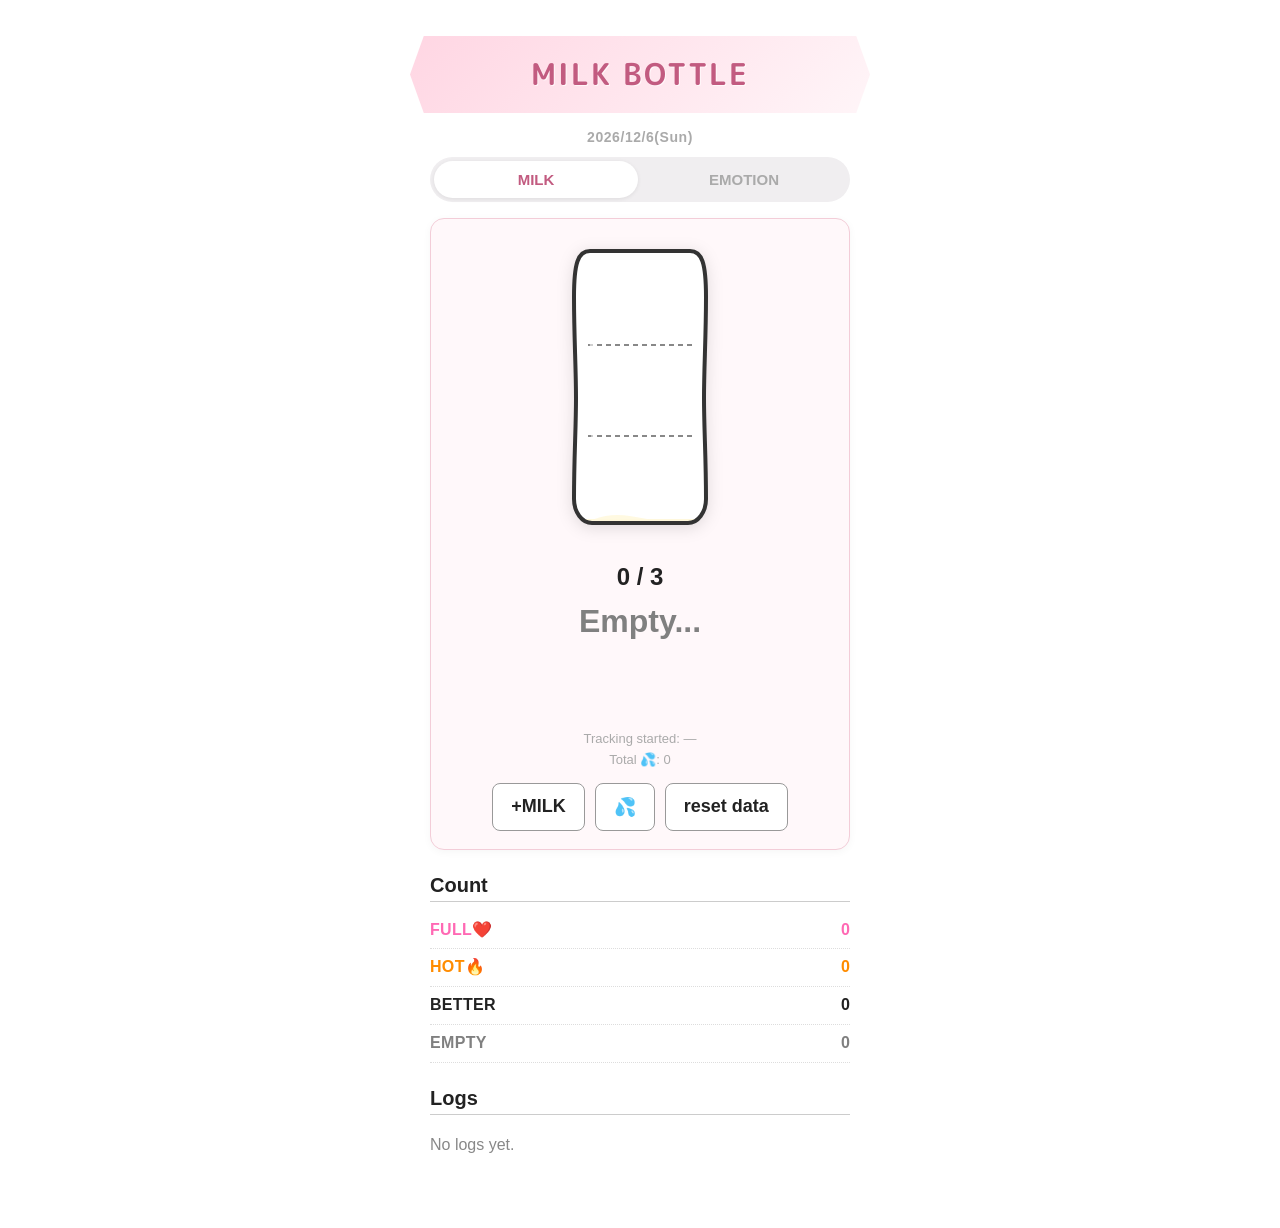
==== index.html @ 39d3b6d8 "Add files via upload" ====
<!DOCTYPE html>
<html lang="ja">

<head>
    <meta charset="UTF-8" />
    <meta name="viewport" content="width=device-width, initial-scale=1.0" />
    <title>MILK BOTTLE🥛</title>
    <link rel="preconnect" href="https://fonts.googleapis.com" />
    <link rel="preconnect" href="https://fonts.gstatic.com" crossorigin />
    <link href="https://fonts.googleapis.com/css2?family=M+PLUS+Rounded+1c:wght@700&display=swap" rel="stylesheet" />
    <link id="mainStyle" rel="stylesheet" href="style.css" />
    <script>
        document.getElementById('mainStyle').href = 'style.css?v=' + Date.now();
    </script>
</head>

<body>
    <main class="app">
        <h1>MILK BOTTLE</h1>

        <div id="dateHeader" class="date-header"></div>

        <div class="tab-bar">
            <button id="tabBottleBtn" class="tab-btn active" type="button">MILK</button>
            <button id="tabEmotionBtn" class="tab-btn" type="button">EMOTION</button>
        </div>

        <div id="pageBottle" class="tab-page">

        <div class="bottle-card">

            <!-- ボトルラッパー -->
            <div class="bottle-wrapper">
                <!-- ミルクの溜まり具合に応じて瓶の左右に出現する❤ -->
                <div id="heartsLayer" class="hearts-layer"></div>
                <!-- SVGボトル -->
                <svg id="bottleSvg" viewBox="0 0 140 280" xmlns="http://www.w3.org/2000/svg" aria-label="milk bottle">
                    <defs>
                        <clipPath id="bottleClip">
                            <path d="M 20,4 L 120,4 C 132,4 136,16 136,50 C 136,90 134,120 134,151 C 134,182 136,210 136,252 A 18,24 0 0 1 118,276 L 22,276 A 18,24 0 0 1 4,252 C 4,210 6,182 6,151 C 6,120 4,90 4,50 C 4,16 8,4 20,4 Z"/>
                        </clipPath>
                        <linearGradient id="dripGrad" x1="0" y1="0" x2="1" y2="0">
                            <stop offset="0%" stop-color="#fff" stop-opacity="0.1"/>
                            <stop offset="45%" stop-color="#fff" stop-opacity="0.55"/>
                            <stop offset="100%" stop-color="#e8ddc8" stop-opacity="0.15"/>
                        </linearGradient>
                    </defs>
                    <g clip-path="url(#bottleClip)">
                        <rect x="0" y="0" width="140" height="280" fill="#fff"/>
                        <g id="milkGroup">
                            <rect id="milkFill" x="0" y="280" width="140" height="280" fill="#fff8dc"/>
                            <g id="waveGroup">
                                <path id="wave1" fill="rgba(255,248,220,0.85)"
                                    d="M-140,0 C-105,-14 -70,14 -35,0 C0,-14 35,14 70,0 C105,-14 140,14 175,0 C210,-14 245,14 280,0 L280,280 L-140,280 Z"/>
                                <path id="wave2" fill="rgba(255,248,220,0.6)"
                                    d="M-140,5 C-100,-12 -65,16 -25,5 C15,-10 50,16 90,5 C130,-10 165,16 205,5 C245,-10 280,16 320,5 L320,280 L-140,280 Z"/>
                            </g>
                        </g>
                        <!-- ミルクの溜まり具合に応じてガラス表面を滴る液体 -->
                        <g id="dripsGroup"></g>
                    </g>
                    <!-- ガラスのアウトライン -->
                    <path d="M 20,4 L 120,4 C 132,4 136,16 136,50 C 136,90 134,120 134,151 C 134,182 136,210 136,252 A 18,24 0 0 1 118,276 L 22,276 A 18,24 0 0 1 4,252 C 4,210 6,182 6,151 C 6,120 4,90 4,50 C 4,16 8,4 20,4 Z"
                        fill="none" stroke="#333" stroke-width="4" stroke-linejoin="round"/>
                    <!-- 目盛り線 -->
                    <line x1="18" y1="189" x2="122" y2="189" stroke="#888" stroke-width="2" stroke-dasharray="5,4"/>
                    <line x1="18" y1="98" x2="122" y2="98" stroke="#888" stroke-width="2" stroke-dasharray="5,4"/>
                    <!-- ガラスのハイライト -->
                    <path d="M 24,24 C 22,70 22,140 24,200" stroke="rgba(255,255,255,0.6)" stroke-width="5" fill="none" stroke-linecap="round"/>
                </svg>

            </div>

            <div id="status">0 / 3</div>
            <div id="message">Empty...</div>
            <div id="overflowMessage" class="overflow-message"></div>
            <div id="recoveryTimer" class="recovery-timer"></div>
            <div id="trackingInfo" class="tracking-info"></div>

            <div class="actions">
                <button id="addBtn" type="button">+MILK</button>
                <button id="drinkBtn" type="button">💦</button>
                <button id="clearBtn" type="button">reset data</button>
            </div>
        </div>

        <section class="panel">
            <h2>Count</h2>
            <div id="stats" class="stats"></div>
        </section>

        <section class="panel">
            <h2>Logs</h2>
            <div id="logList" class="log-list"></div>
        </section>

        <!-- 噴出パーティクル用Canvas（カード・タイトルをまたいで最前面に表示） -->
        <canvas id="burstCanvas"></canvas>

        </div>

        <div id="pageEmotion" class="tab-page" hidden>

        <div class="bottle-card emotion-card">
            <div class="emotion-title">EMOTION</div>
            <div class="energy-icon-wrap">
                <div id="energyHeartsLayer" class="hearts-layer"></div>
                <div id="energyIcon" class="energy-icon">
                    <img id="energyIconImg" class="energy-icon-img" src="" alt="" />
                </div>
            </div>
            <div id="energyLevelStatus" class="energy-level-status">Lv0</div>
            <div class="actions">
                <button id="energyBtn" class="energy-btn" type="button">⚡</button>
                <button id="energyMinusBtn" class="btn-small" type="button">-</button>
            </div>
            <div class="energy-graph-wrap">
                <svg id="energyGraph" viewBox="0 0 320 120" preserveAspectRatio="none" aria-label="energy history"></svg>
            </div>

            <div class="energy-image-manager">
                <label class="btn-small file-label" for="energyImageInput">画像を追加</label>
                <input id="energyImageInput" type="file" accept="image/*" multiple hidden />
                <button id="energyImageClearBtn" class="btn-small" type="button">登録画像を削除</button>
                <div id="energyImageCount" class="energy-image-count"></div>
            </div>

            <details class="energy-sync-manager">
                <summary class="btn-small">PCから同期（任意設定）</summary>
                <div class="energy-sync-body">
                    <input id="energySyncUrlInput" type="url" class="energy-sync-input" placeholder="自分専用の同期URL" />
                    <div class="energy-sync-actions">
                        <button id="energySyncSaveBtn" class="btn-small" type="button">URLを保存</button>
                        <button id="energySyncNowBtn" class="btn-small" type="button">今すぐ同期</button>
                    </div>
                    <div id="energySyncStatus" class="energy-image-count"></div>
                </div>
            </details>

            <!-- 鼓動アイコンをタップで拡大表示するライトボックス -->
            <div id="energyLightbox" class="energy-lightbox">
                <div class="energy-lightbox-inner">
                    <img id="energyLightboxImg" class="energy-lightbox-img" alt="" />
                    <button id="energyLightboxClose" class="energy-lightbox-close" type="button" aria-label="閉じる">×</button>
                </div>
            </div>
        </div>

        </div>
    </main>

    <script src="icon/icons.js?v=1"></script>
    <script>
        (function () {
            var s = document.createElement('script');
            s.src = 'script.js?v=' + Date.now();
            document.body.appendChild(s);
        })();
    </script>
</body>

</html>
---- style.css ----
body {
    margin: 0;
    min-height: 100vh;
    padding: 24px 16px 40px;
    font-family: sans-serif;
    text-align: center;
    color: #222;
    background: #fff;
    overflow-x: hidden;
}

.app {
    max-width: 420px;
    margin: 0 auto;
    padding: 12px 8px 24px;
    position: relative;
}

h1 {
    box-sizing: border-box;
    width: calc(100% + 40px);
    margin: 0 -20px 16px;
    font-family: "M PLUS Rounded 1c", sans-serif;
    font-size: 30px;
    font-weight: 700;
    letter-spacing: 2px;
    color: #c25b80;
    background: linear-gradient(135deg, #ffd6e3, #fff5f8);
    padding: 16px 30px;
    clip-path: polygon(3% 0%, 97% 0%, 100% 50%, 97% 100%, 3% 100%, 0% 50%);
    filter: drop-shadow(0 3px 6px rgba(0, 0, 0, 0.08));
    text-shadow: 1px 1px 0 rgba(255, 255, 255, 0.7);
}

/* ---- 日付ヘッダー ---- */
.date-header {
    font-size: 14px;
    font-weight: 600;
    color: #aaa;
    letter-spacing: 0.04em;
    margin: 0 0 12px;
}

/* ---- タブ切り替え ---- */
.tab-bar {
    display: flex;
    gap: 4px;
    background: #f0eef0;
    border-radius: 999px;
    padding: 4px;
    margin: 0 0 16px;
}

.tab-btn {
    flex: 1;
    appearance: none;
    border: none;
    background: transparent;
    margin: 0;
    padding: 10px 0;
    border-radius: 999px;
    font-size: 15px;
    font-weight: 700;
    color: #aaa;
    cursor: pointer;
}

.tab-btn.active {
    background: #fff;
    color: #c25b80;
    box-shadow: 0 1px 4px rgba(0, 0, 0, 0.08);
}

.tab-page[hidden] {
    display: none;
}

.bottle-card {
    background: #fff8fa;
    border: 1px solid #f3cdd8;
    border-radius: 14px;
    padding: 16px 16px 18px;
    box-shadow: 0 2px 8px rgba(0, 0, 0, 0.04);
    position: relative;
}

/* ボトル周辺のSVGをまとめるラッパー */
.bottle-wrapper {
    position: relative;
    width: 260px;
    height: 320px;
    margin: 0 auto;
    display: flex;
    align-items: flex-start;
    justify-content: center;
}

/* SVGボトル */
#bottleSvg {
    display: block;
    width: 140px;
    height: 280px;
    margin: 12px auto 0;
    overflow: visible;
    filter: drop-shadow(0 3px 8px rgba(0,0,0,0.12));
    position: relative;
    z-index: 2;
}

/* ミルクの溜まり具合に応じて瓶の左右に出現する❤ */
.hearts-layer {
    position: absolute;
    inset: 0;
    pointer-events: none;
    overflow: visible;
    z-index: 3;
}

.heart {
    position: absolute;
    pointer-events: none;
    opacity: 0;
    animation: heartPop 1.8s ease-out forwards;
}

@keyframes heartPop {
    0%   { opacity: 0; transform: translateY(0) scale(0.6); }
    15%  { opacity: 1; transform: translateY(-6px) scale(1); }
    80%  { opacity: 1; transform: translateY(-30px) scale(1); }
    100% { opacity: 0; transform: translateY(-44px) scale(0.85); }
}

/* 噴出パーティクル用Canvas（カードからはみ出てMILK BOTTLEの文字より前面に表示） */
#burstCanvas {
    position: absolute;
    top: 0;
    left: 0;
    pointer-events: none;
    z-index: 50;
}

/* OVERFLOWメッセージ */
.overflow-message {
    min-height: 32px;
    font-size: 22px;
    font-weight: bold;
    color: #e05a00;
    margin: 2px 0 0;
}

.overflow-message.active {
    animation: overflowShake 0.5s ease-in-out;
}

@keyframes overflowShake {
    0%   { transform: translateX(0); }
    20%  { transform: translateX(-5px); }
    40%  { transform: translateX(5px); }
    60%  { transform: translateX(-4px); }
    80%  { transform: translateX(4px); }
    100% { transform: translateX(0); }
}

h2 {
    margin: 24px 0 10px;
    font-size: 20px;
    text-align: left;
    border-bottom: 1px solid #ccc;
    padding-bottom: 4px;
}

.panel {
    margin-top: 12px;
}

#status {
    margin-top: 8px;
    font-size: 24px;
    font-weight: bold;
}

#message {
    min-height: 50px;
    margin: 12px 0 4px;
    font-size: 32px;
    font-weight: bold;
}

.recovery-timer {
    min-height: 24px;
    margin: 4px 0 12px;
    font-size: 14px;
    font-weight: 600;
    color: #aaa;
    letter-spacing: 0.03em;
}

.recovery-timer.active {
    color: #888;
}

.tracking-info {
    min-height: 18px;
    margin: 0 0 12px;
    font-size: 13px;
    color: #aaa;
    line-height: 1.6;
}

.actions {
    display: flex;
    justify-content: center;
    gap: 10px;
    flex-wrap: wrap;
    margin: 0;
}

button {
    appearance: none;
    margin: 0;
    padding: 12px 18px;
    border: 1px solid #999;
    background: #fff;
    color: #222;
    border-radius: 8px;
    font-size: 18px;
    font-weight: bold;
    cursor: pointer;
}

button:hover { background: #f2f2f2; }
button:active { background: #e8e8e8; }

.btn-small {
    padding: 6px 10px;
    font-size: 13px;
    font-weight: 600;
    color: #999;
    border-color: #ddd;
}

.stats {
    margin-top: 8px;
    text-align: left;
    font-size: 16px;
    line-height: 1.8;
}

.log-list {
    margin-top: 8px;
    text-align: left;
    font-size: 16px;
    line-height: 1.7;
    max-height: 300px;
    overflow-y: auto;
}

.stat-row {
    display: flex;
    justify-content: space-between;
    align-items: baseline;
    padding: 4px 0;
    border-bottom: 1px dotted #ddd;
}

.log-row {
    padding: 4px 0;
    border-bottom: 1px dotted #ddd;
}

.stat-label { font-weight: 600; letter-spacing: 0.02em; }
.stat-value { font-weight: 700; min-width: 2ch; text-align: right; }
.log-date   { color: #666; margin-right: 8px; }

.full   { color: hotpink; }
.hot    { color: darkorange; }
.better { color: #222; }
.empty  { color: gray; }

.floaty { animation: floaty 1.5s ease-in-out infinite; }
@keyframes floaty {
    0%   { transform: translateY(0px); }
    50%  { transform: translateY(-8px); }
    100% { transform: translateY(0px); }
}

.pulse { animation: pulse 1s ease-in-out infinite; }
@keyframes pulse {
    0%   { transform: scale(1); }
    50%  { transform: scale(1.12); }
    100% { transform: scale(1); }
}

.empty-box { color: #888; padding: 6px 0; }

/* ---- EMOTION（エナジー）パネル ---- */
.emotion-card {
    margin-top: 16px;
}

.emotion-title {
    font-size: 14px;
    font-weight: 700;
    letter-spacing: 0.08em;
    color: #c25b80;
    text-align: left;
    margin: 0 0 8px;
}

.energy-icon-wrap {
    position: relative;
    height: 380px;
    margin: 4px 0 12px;
    overflow: visible;
}

.energy-icon {
    position: absolute;
    top: 50%;
    left: 50%;
    margin-top: calc(var(--icon-size, 40px) / -2);
    margin-left: calc(var(--icon-size, 40px) / -2);
    width: var(--icon-size, 40px);
    height: var(--icon-size, 40px);
    display: flex;
    align-items: center;
    justify-content: center;
    border-radius: 50%;
    background: linear-gradient(135deg, #ffe1ec, #fff8fa);
    box-shadow: 0 2px 8px rgba(0, 0, 0, 0.06);
    overflow: hidden;
    cursor: pointer;
    transition: width 0.3s ease, height 0.3s ease, margin 0.3s ease;
}

.energy-icon.pulsing {
    animation: heartbeat var(--pulse-duration, 2s) ease-in-out infinite;
}

.energy-icon-img {
    width: 100%;
    height: 100%;
    object-fit: contain;
}

.energy-level-status {
    margin: 4px 0 12px;
    font-size: 14px;
    font-weight: 700;
    color: #c25b80;
    text-align: center;
}

@keyframes heartbeat {
    0%   { transform: scale(1); }
    25%  { transform: scale(1.28); }
    45%  { transform: scale(0.94); }
    65%  { transform: scale(1.14); }
    100% { transform: scale(1); }
}

.energy-btn {
    background: #ffe1ec;
    border-color: #f3b6cc;
}

.energy-btn:hover  { background: #ffd2e3; }
.energy-btn:active { background: #ffc2d8; }

.energy-graph-wrap {
    margin-top: 14px;
}

#energyGraph {
    width: 100%;
    height: 110px;
    display: block;
}

.energy-image-manager {
    display: flex;
    align-items: center;
    justify-content: center;
    flex-wrap: wrap;
    gap: 8px;
    margin-top: 14px;
}

.file-label {
    display: inline-flex;
    align-items: center;
    cursor: pointer;
}

.energy-image-count {
    width: 100%;
    font-size: 12px;
    color: #aaa;
}

.energy-sync-manager {
    margin-top: 10px;
    text-align: center;
}

.energy-sync-manager summary {
    display: inline-block;
    cursor: pointer;
}

.energy-sync-body {
    display: flex;
    flex-direction: column;
    align-items: center;
    gap: 8px;
    margin-top: 10px;
}

.energy-sync-input {
    width: 100%;
    max-width: 280px;
    padding: 6px 10px;
    font-size: 13px;
    border: 1px solid #ddd;
    border-radius: 6px;
}

.energy-sync-actions {
    display: flex;
    gap: 8px;
}

/* ---- 鼓動アイコンのタップ拡大（ライトボックス） ---- */
.energy-lightbox {
    position: fixed;
    inset: 0;
    z-index: 999;
    background: rgba(20, 10, 16, 0.82);
    display: flex;
    align-items: center;
    justify-content: center;
    opacity: 0;
    pointer-events: none;
    transition: opacity 0.22s ease;
    -webkit-backdrop-filter: blur(2px);
    backdrop-filter: blur(2px);
}

.energy-lightbox.open {
    opacity: 1;
    pointer-events: auto;
}

.energy-lightbox-inner {
    position: relative;
    max-width: 90vw;
    max-height: 86vh;
    transform: scale(0.9);
    transition: transform 0.24s cubic-bezier(.2, .8, .3, 1.2);
}

.energy-lightbox.open .energy-lightbox-inner {
    transform: scale(1);
}

.energy-lightbox-img {
    display: block;
    max-width: 90vw;
    max-height: 86vh;
    width: auto;
    height: auto;
    border-radius: 14px;
    box-shadow: 0 10px 40px rgba(0, 0, 0, 0.5);
    background: #fff;
}

.energy-lightbox-close {
    position: absolute;
    top: -14px;
    right: -14px;
    width: 36px;
    height: 36px;
    padding: 0;
    border: none;
    border-radius: 50%;
    background: #fff;
    color: #c25b80;
    font-size: 22px;
    font-weight: bold;
    cursor: pointer;
    box-shadow: 0 2px 8px rgba(0, 0, 0, 0.3);
    display: flex;
    align-items: center;
    justify-content: center;
}

@media (max-width: 480px) {
    h1 { font-size: 24px; padding: 14px 18px; }
    .bottle-wrapper { width: 180px; height: 222px; }
    #bottleSvg { width: 108px; height: 216px; margin-top: 6px; }
    #message   { font-size: 28px; }
    button     { font-size: 17px; padding: 11px 14px; }
    .stats, .log-list { font-size: 14px; }
}
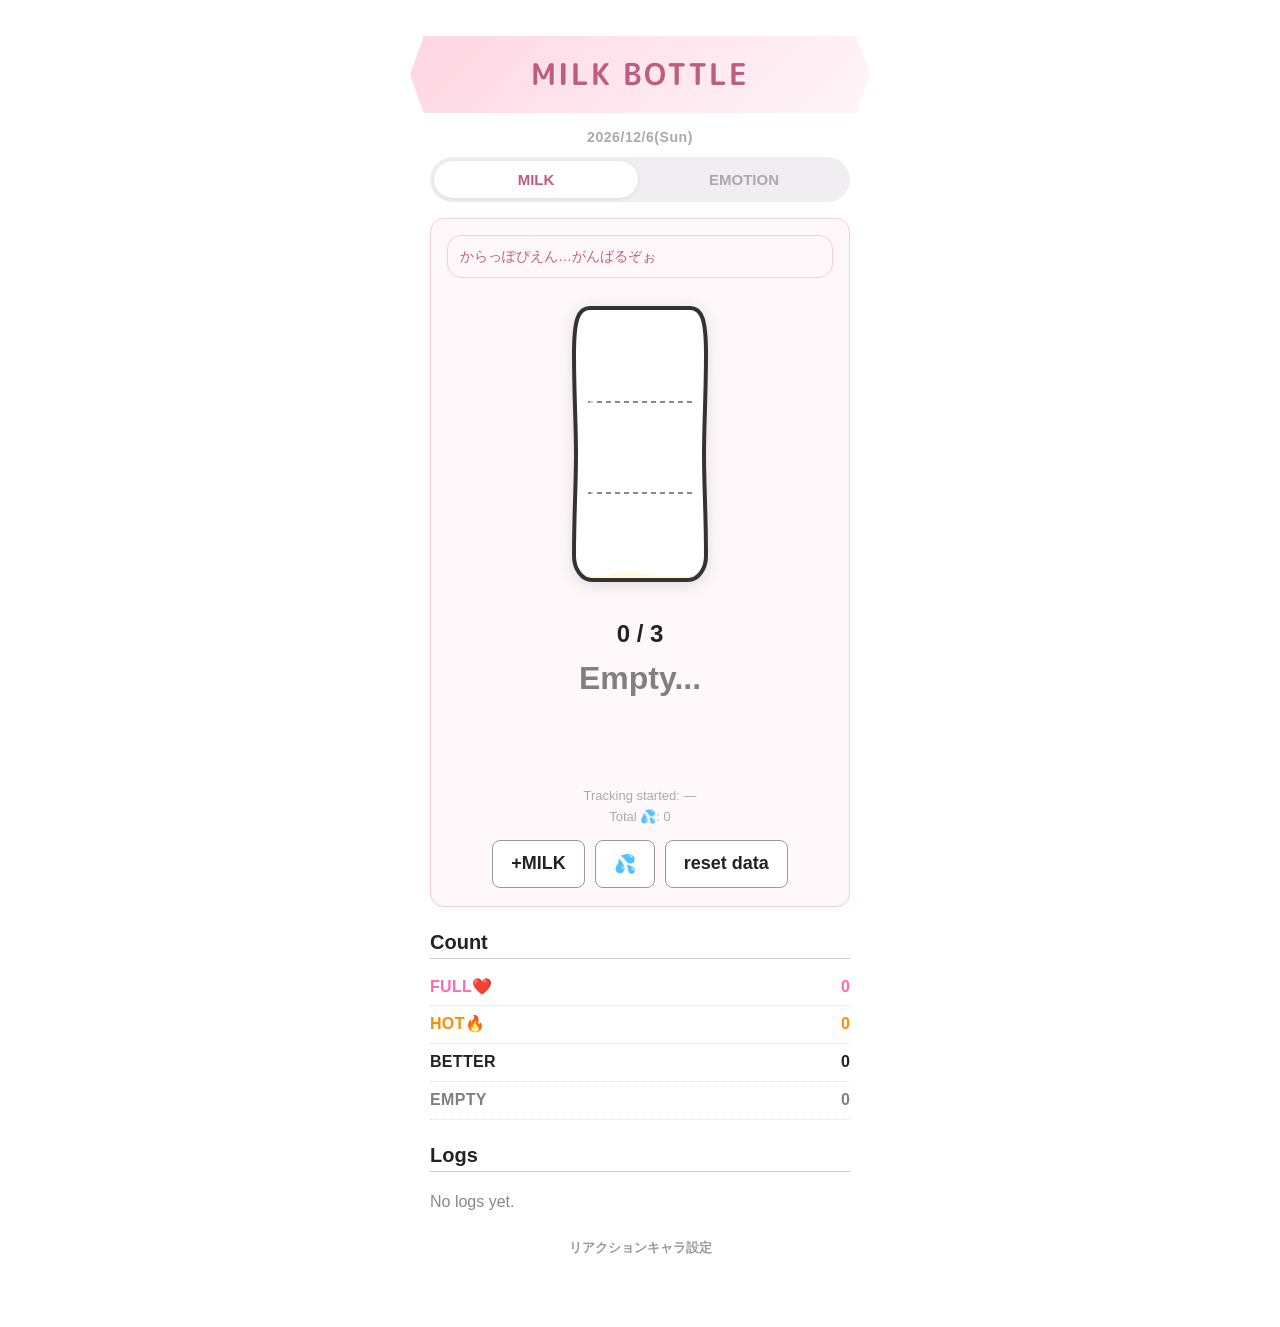
==== commit f8373f13: "Add files via upload" ====
--- a/index.html
+++ b/index.html
@@ -28,6 +28,15 @@
         <div id="pageBottle" class="tab-page">
 
         <div class="bottle-card">
+
+            <div class="reaction-row" id="reactionRow">
+                <div class="reaction-face-wrap" id="reactionFaceWrap">
+                    <img id="reactionFaceImg" class="reaction-face-img" alt="" />
+                </div>
+                <div class="reaction-bubble">
+                    <div id="reactionText" class="reaction-text"></div>
+                </div>
+            </div>
 
             <!-- ボトルラッパー -->
             <div class="bottle-wrapper">
@@ -93,6 +102,11 @@
             <h2>Logs</h2>
             <div id="logList" class="log-list"></div>
         </section>
+
+        <details class="reaction-char-manager">
+            <summary class="btn-small">リアクションキャラ設定</summary>
+            <div class="reaction-char-list" id="reactionCharList"></div>
+        </details>
 
         <!-- 噴出パーティクル用Canvas（カード・タイトルをまたいで最前面に表示） -->
         <canvas id="burstCanvas"></canvas>
--- a/style.css
+++ b/style.css
@@ -207,6 +207,136 @@
     line-height: 1.6;
 }
 
+/* ---- リアクションキャラ（顔ワイプ＋吹き出し） ---- */
+.reaction-row {
+    display: flex;
+    align-items: center;
+    gap: 10px;
+    margin: 0 0 14px;
+}
+
+.reaction-face-wrap {
+    flex: 0 0 auto;
+    width: 56px;
+    height: 56px;
+    border-radius: 12px;
+    overflow: hidden;
+    border: 1px solid #f3cdd8;
+    background: #fff;
+}
+
+.reaction-face-wrap.no-face {
+    display: none;
+}
+
+.reaction-face-img {
+    width: 100%;
+    height: 100%;
+    object-fit: cover;
+    display: block;
+}
+
+.reaction-bubble {
+    position: relative;
+    flex: 1 1 auto;
+    min-width: 0;
+    background: #fff8fa;
+    border: 1px solid #f3cdd8;
+    border-radius: 14px;
+    padding: 10px 12px;
+    text-align: left;
+}
+
+.reaction-row:has(.reaction-face-wrap.no-face) .reaction-bubble::before,
+.reaction-row:has(.reaction-face-wrap.no-face) .reaction-bubble::after {
+    display: none;
+}
+
+.reaction-bubble::before {
+    content: "";
+    position: absolute;
+    left: -7px;
+    top: 18px;
+    width: 0;
+    height: 0;
+    border-top: 7px solid transparent;
+    border-bottom: 7px solid transparent;
+    border-right: 7px solid #f3cdd8;
+}
+
+.reaction-bubble::after {
+    content: "";
+    position: absolute;
+    left: -6px;
+    top: 18px;
+    width: 0;
+    height: 0;
+    border-top: 7px solid transparent;
+    border-bottom: 7px solid transparent;
+    border-right: 7px solid #fff8fa;
+}
+
+.reaction-text {
+    font-size: 14px;
+    color: #c25b80;
+    line-height: 1.5;
+    word-break: break-word;
+}
+
+/* ---- リアクションキャラ設定（登録UI） ---- */
+.reaction-char-manager {
+    margin-top: 12px;
+    text-align: center;
+}
+
+.reaction-char-manager summary {
+    display: inline-block;
+    cursor: pointer;
+}
+
+.reaction-char-list {
+    display: flex;
+    flex-direction: column;
+    gap: 8px;
+    margin-top: 10px;
+}
+
+.reaction-char-row {
+    display: flex;
+    align-items: center;
+    gap: 8px;
+    padding: 6px 0;
+    border-bottom: 1px dotted #ddd;
+    text-align: left;
+}
+
+.reaction-char-label {
+    flex: 1 1 auto;
+    font-size: 13px;
+    min-width: 0;
+}
+
+.reaction-char-preview-wrap {
+    flex: 0 0 auto;
+    width: 36px;
+    height: 36px;
+    border-radius: 8px;
+    overflow: hidden;
+    border: 1px solid #f3cdd8;
+    background: #fff;
+}
+
+.reaction-char-preview {
+    width: 100%;
+    height: 100%;
+    object-fit: cover;
+    display: none;
+}
+
+.reaction-char-preview.has-image {
+    display: block;
+}
+
 .actions {
     display: flex;
     justify-content: center;
@@ -311,7 +441,7 @@
     position: relative;
     height: 380px;
     margin: 4px 0 12px;
-    overflow: visible;
+    overflow: hidden;
 }
 
 .energy-icon {
@@ -453,8 +583,8 @@
 
 .energy-lightbox-inner {
     position: relative;
-    max-width: 90vw;
-    max-height: 86vh;
+    max-width: 98vw;
+    max-height: 96vh;
     transform: scale(0.9);
     transition: transform 0.24s cubic-bezier(.2, .8, .3, 1.2);
 }
@@ -465,8 +595,8 @@
 
 .energy-lightbox-img {
     display: block;
-    max-width: 90vw;
-    max-height: 86vh;
+    max-width: 98vw;
+    max-height: 96vh;
     width: auto;
     height: auto;
     border-radius: 14px;
@@ -475,11 +605,11 @@
 }
 
 .energy-lightbox-close {
-    position: absolute;
-    top: -14px;
-    right: -14px;
-    width: 36px;
-    height: 36px;
+    position: fixed;
+    top: max(10px, env(safe-area-inset-top));
+    right: max(10px, env(safe-area-inset-right));
+    width: 40px;
+    height: 40px;
     padding: 0;
     border: none;
     border-radius: 50%;
@@ -492,6 +622,7 @@
     display: flex;
     align-items: center;
     justify-content: center;
+    z-index: 1000;
 }
 
 @media (max-width: 480px) {
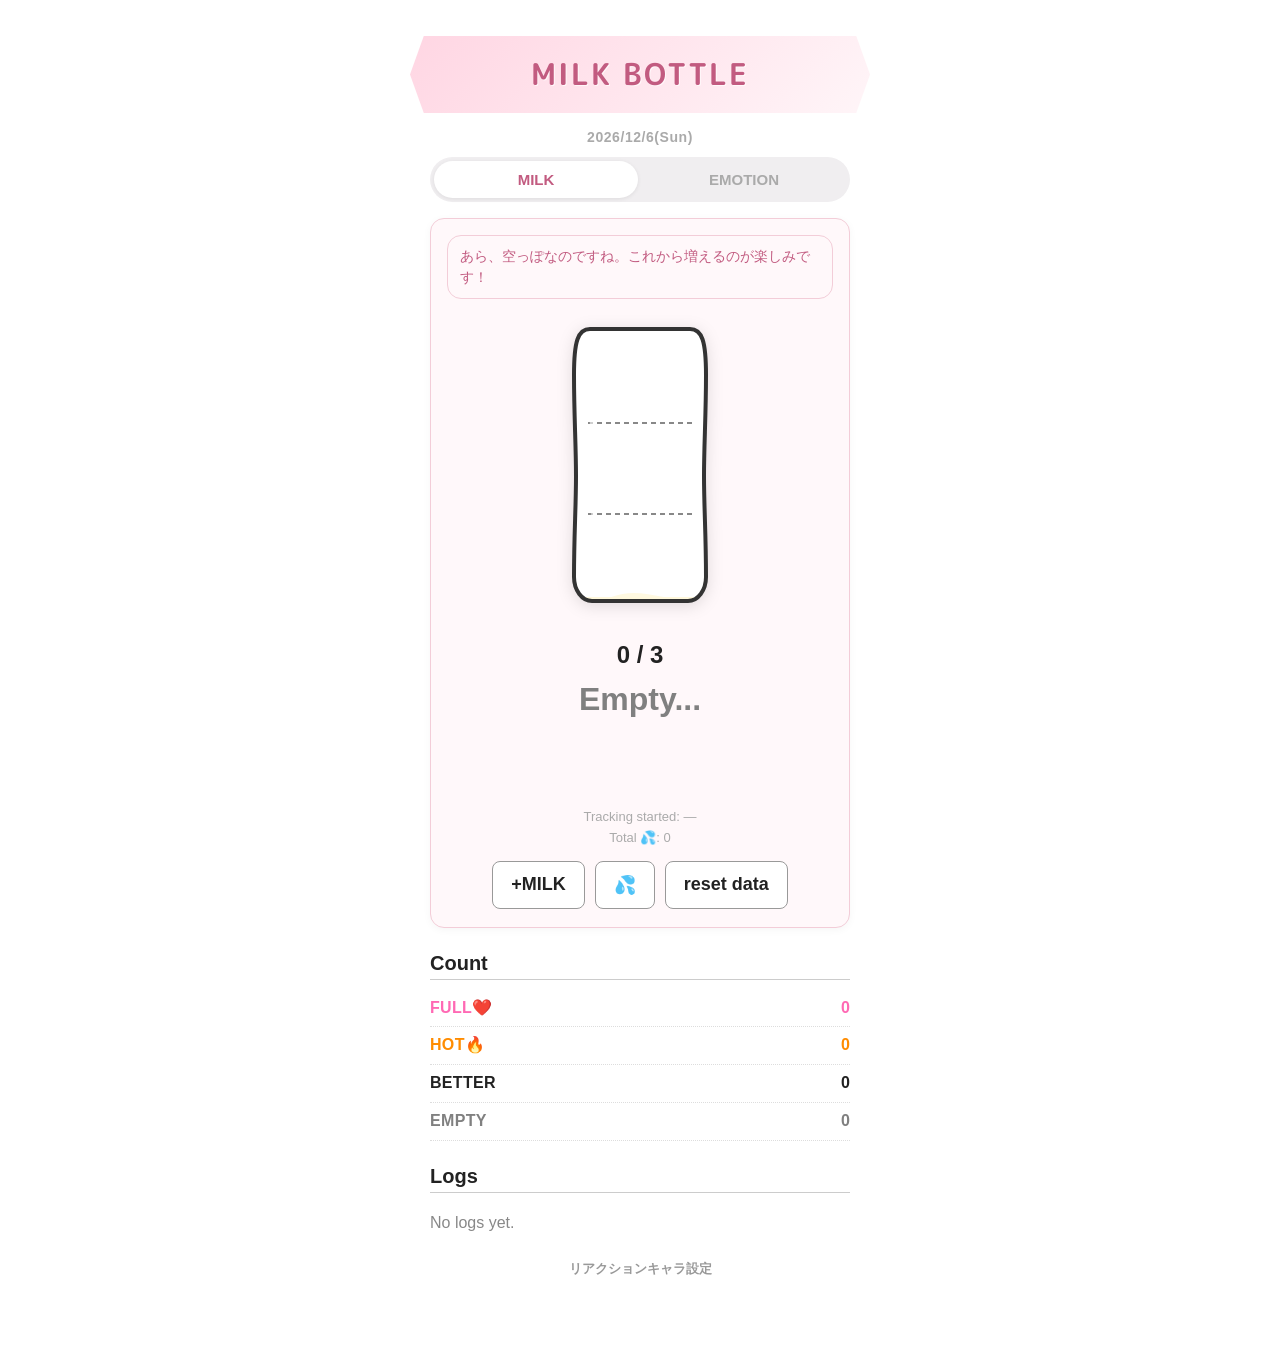
==== commit 8bd58fd5: "Add files via upload" ====
--- a/index.html
+++ b/index.html
@@ -106,6 +106,18 @@
         <details class="reaction-char-manager">
             <summary class="btn-small">リアクションキャラ設定</summary>
             <div class="reaction-char-list" id="reactionCharList"></div>
+
+            <details class="energy-sync-manager">
+                <summary class="btn-small">セリフをPCから同期（任意設定）</summary>
+                <div class="energy-sync-body">
+                    <input id="reactionLinesSyncUrlInput" type="url" class="energy-sync-input" placeholder="自分専用の同期URL" />
+                    <div class="energy-sync-actions">
+                        <button id="reactionLinesSyncSaveBtn" class="btn-small" type="button">URLを保存</button>
+                        <button id="reactionLinesSyncNowBtn" class="btn-small" type="button">今すぐ同期</button>
+                    </div>
+                    <div id="reactionLinesSyncStatus" class="energy-image-count"></div>
+                </div>
+            </details>
         </details>
 
         <!-- 噴出パーティクル用Canvas（カード・タイトルをまたいで最前面に表示） -->
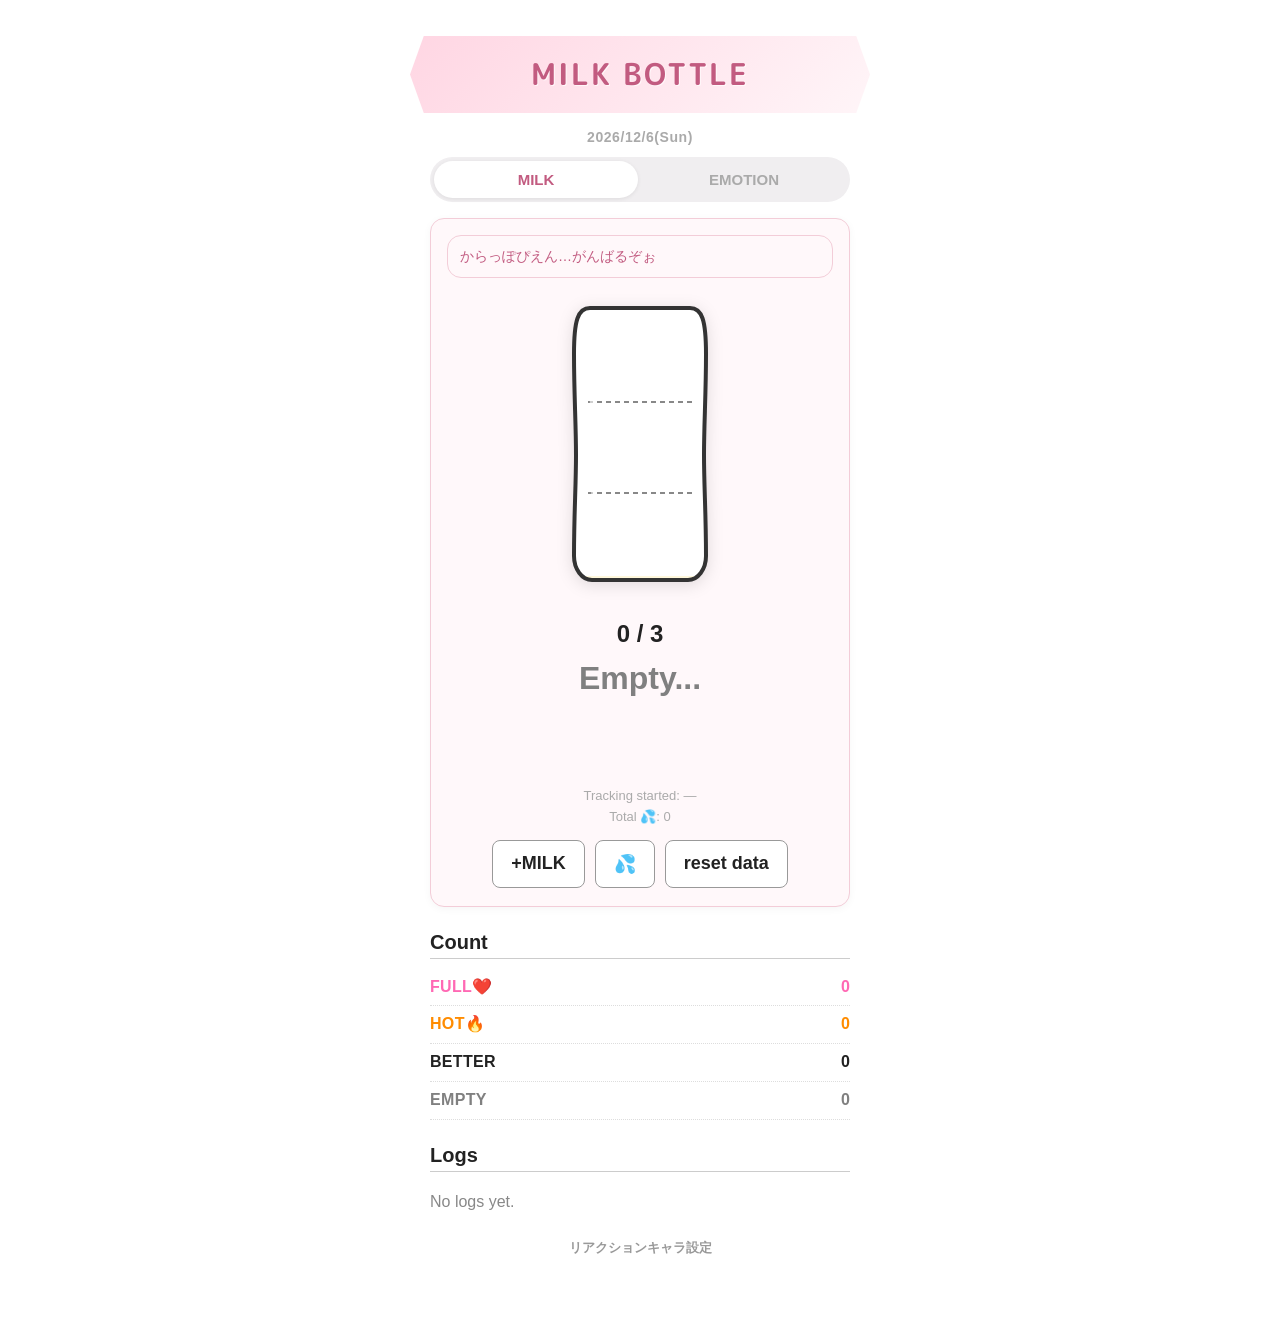
==== commit 52c88cfc: "Add files via upload" ====
--- a/index.html
+++ b/index.html
@@ -29,7 +29,7 @@
 
         <div class="bottle-card">
 
-            <div class="reaction-row" id="reactionRow">
+            <div class="reaction-row" id="reactionRow" role="button" tabindex="0" aria-label="表示するキャラを選ぶ">
                 <div class="reaction-face-wrap" id="reactionFaceWrap">
                     <img id="reactionFaceImg" class="reaction-face-img" alt="" />
                 </div>
@@ -120,6 +120,15 @@
             </details>
         </details>
 
+        <!-- リアクションキャラ（顔写真／コメント欄タップ）で表示キャラを選ぶピッカー -->
+        <div id="reactionCharPicker" class="reaction-char-picker">
+            <div class="reaction-char-picker-inner">
+                <div class="reaction-char-picker-title">表示するキャラを選ぶ</div>
+                <div class="reaction-char-picker-list" id="reactionCharPickerList"></div>
+                <button id="reactionCharPickerClose" class="energy-lightbox-close" type="button" aria-label="閉じる">×</button>
+            </div>
+        </div>
+
         <!-- 噴出パーティクル用Canvas（カード・タイトルをまたいで最前面に表示） -->
         <canvas id="burstCanvas"></canvas>
 
--- a/style.css
+++ b/style.css
@@ -625,6 +625,102 @@
     z-index: 1000;
 }
 
+.reaction-row {
+    cursor: pointer;
+}
+
+/* ---- リアクションキャラ選択ピッカー ---- */
+.reaction-char-picker {
+    position: fixed;
+    inset: 0;
+    z-index: 999;
+    background: rgba(20, 10, 16, 0.82);
+    display: flex;
+    align-items: center;
+    justify-content: center;
+    opacity: 0;
+    pointer-events: none;
+    transition: opacity 0.22s ease;
+    -webkit-backdrop-filter: blur(2px);
+    backdrop-filter: blur(2px);
+}
+
+.reaction-char-picker.open {
+    opacity: 1;
+    pointer-events: auto;
+}
+
+.reaction-char-picker-inner {
+    position: relative;
+    width: 86vw;
+    max-width: 360px;
+    max-height: 80vh;
+    overflow-y: auto;
+    background: #fff8fa;
+    border-radius: 16px;
+    padding: 18px 16px;
+    transform: scale(0.9);
+    transition: transform 0.24s cubic-bezier(.2, .8, .3, 1.2);
+}
+
+.reaction-char-picker.open .reaction-char-picker-inner {
+    transform: scale(1);
+}
+
+.reaction-char-picker-title {
+    font-size: 14px;
+    font-weight: bold;
+    text-align: center;
+    margin-bottom: 12px;
+}
+
+.reaction-char-picker-list {
+    display: flex;
+    flex-direction: column;
+    gap: 6px;
+}
+
+.reaction-char-picker-option {
+    display: flex;
+    align-items: center;
+    gap: 8px;
+    width: 100%;
+    padding: 8px 10px;
+    border: 1px solid #f3cdd8;
+    border-radius: 10px;
+    background: #fff;
+    font-size: 13px;
+    text-align: left;
+    cursor: pointer;
+}
+
+.reaction-char-picker-option.selected {
+    background: #ffe3ec;
+    border-color: #e8819f;
+    font-weight: bold;
+}
+
+.reaction-char-picker-option-preview {
+    flex: 0 0 auto;
+    width: 28px;
+    height: 28px;
+    border-radius: 7px;
+    overflow: hidden;
+    border: 1px solid #f3cdd8;
+    background: #fff;
+}
+
+.reaction-char-picker-option-preview img {
+    width: 100%;
+    height: 100%;
+    object-fit: cover;
+    display: none;
+}
+
+.reaction-char-picker-option-preview img.has-image {
+    display: block;
+}
+
 @media (max-width: 480px) {
     h1 { font-size: 24px; padding: 14px 18px; }
     .bottle-wrapper { width: 180px; height: 222px; }
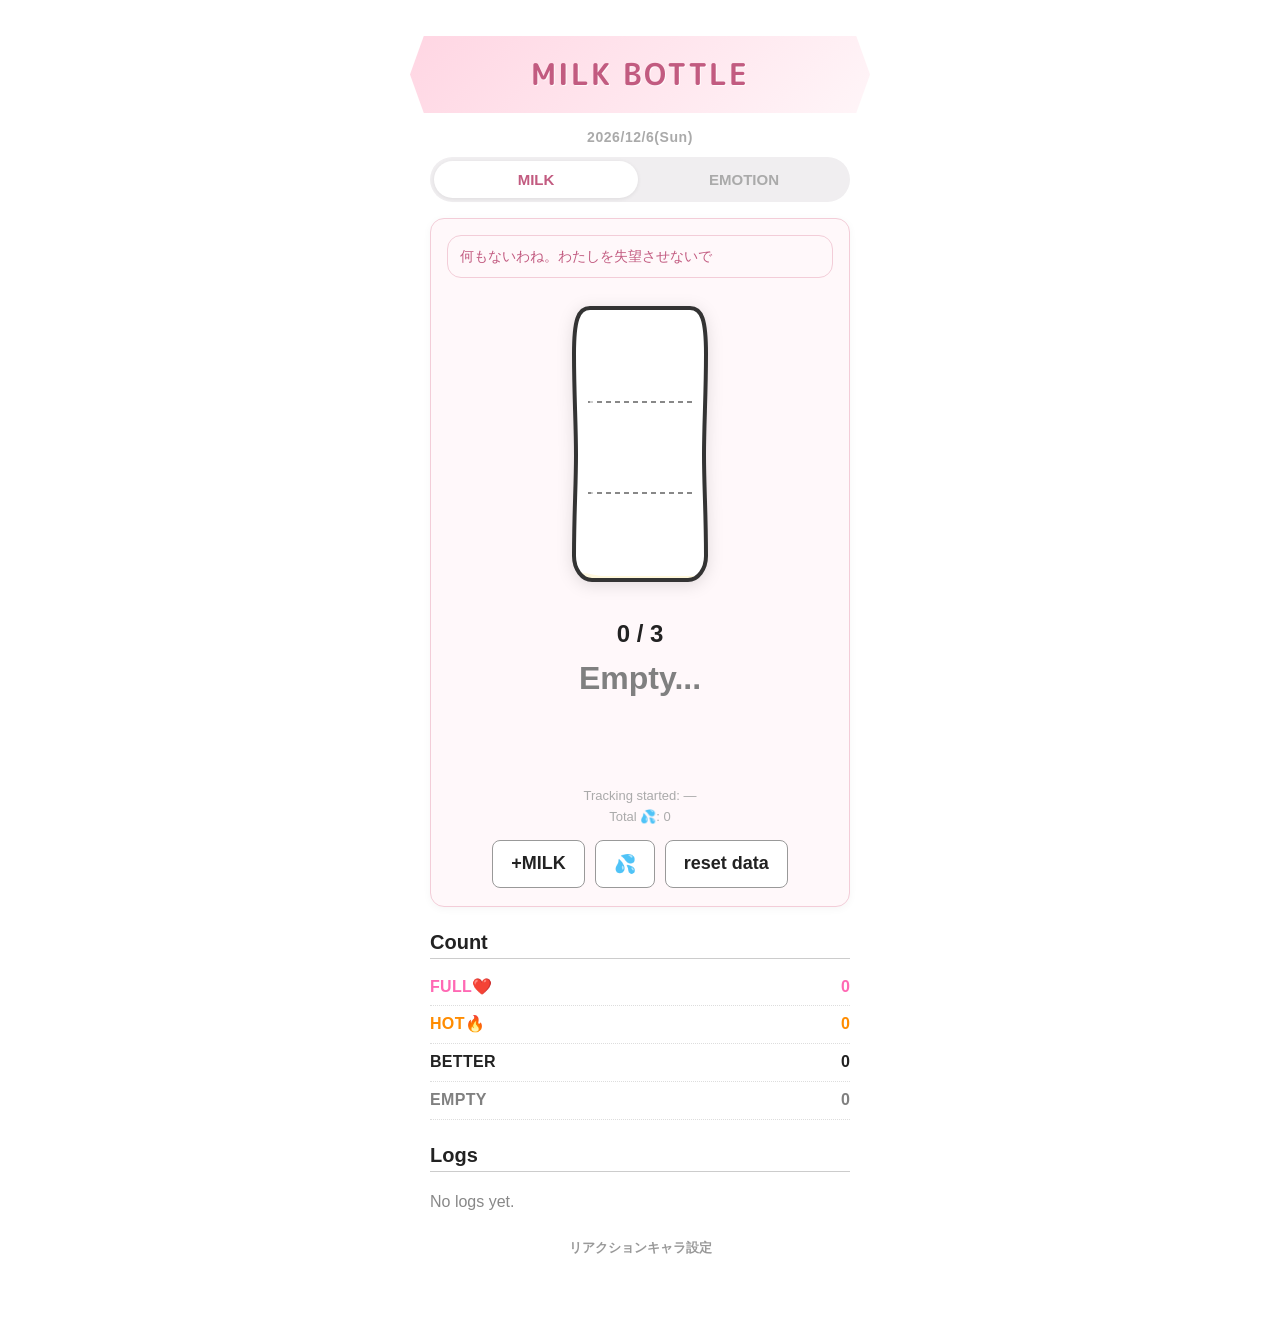
==== commit 0a9621c0: "Add files via upload" ====
--- a/index.html
+++ b/index.html
@@ -114,6 +114,7 @@
                     <div class="energy-sync-actions">
                         <button id="reactionLinesSyncSaveBtn" class="btn-small" type="button">URLを保存</button>
                         <button id="reactionLinesSyncNowBtn" class="btn-small" type="button">今すぐ同期</button>
+                        <button id="reactionLinesResetBtn" class="btn-small" type="button">初期値に戻す</button>
                     </div>
                     <div id="reactionLinesSyncStatus" class="energy-image-count"></div>
                 </div>
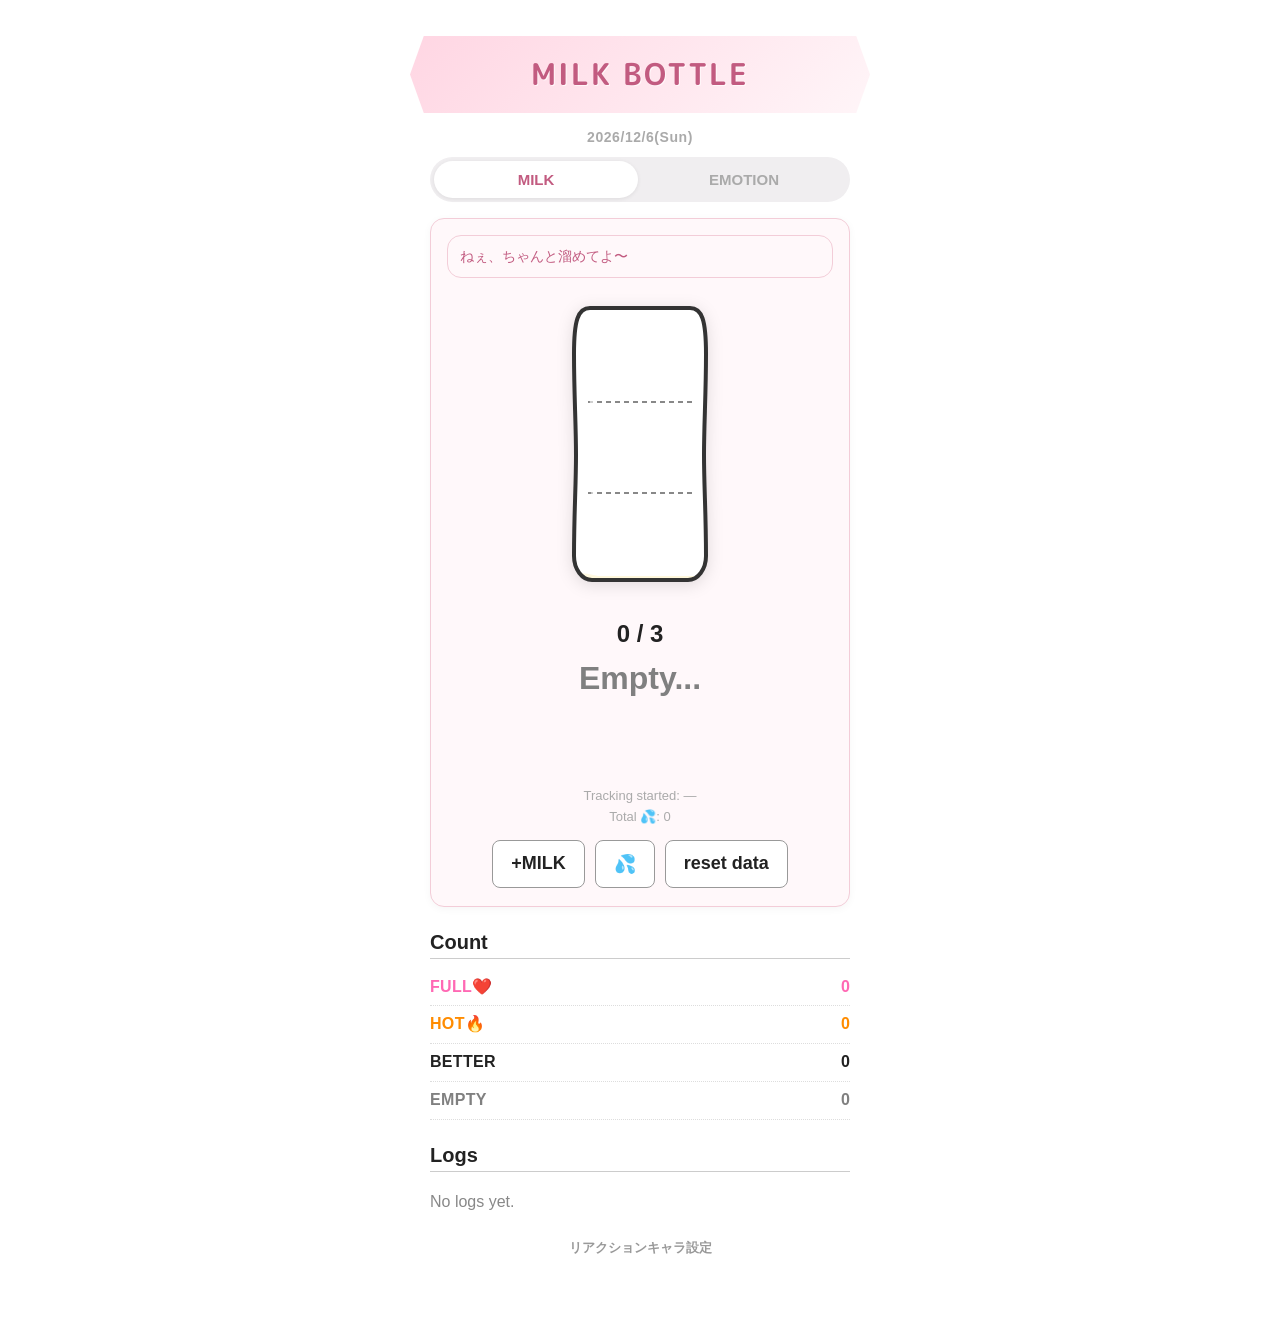
==== commit a8110664: "Add files via upload" ====
--- a/index.html
+++ b/index.html
@@ -164,7 +164,7 @@
             <details class="energy-sync-manager">
                 <summary class="btn-small">PCから同期（任意設定）</summary>
                 <div class="energy-sync-body">
-                    <input id="energySyncUrlInput" type="url" class="energy-sync-input" placeholder="自分専用の同期URL" />
+                    <textarea id="energySyncUrlInput" class="energy-sync-input" rows="2" placeholder="自分専用の同期URL（複数ある場合は改行かカンマで区切る）"></textarea>
                     <div class="energy-sync-actions">
                         <button id="energySyncSaveBtn" class="btn-small" type="button">URLを保存</button>
                         <button id="energySyncNowBtn" class="btn-small" type="button">今すぐ同期</button>
--- a/style.css
+++ b/style.css
@@ -553,6 +553,8 @@
     font-size: 13px;
     border: 1px solid #ddd;
     border-radius: 6px;
+    resize: vertical;
+    font-family: inherit;
 }
 
 .energy-sync-actions {
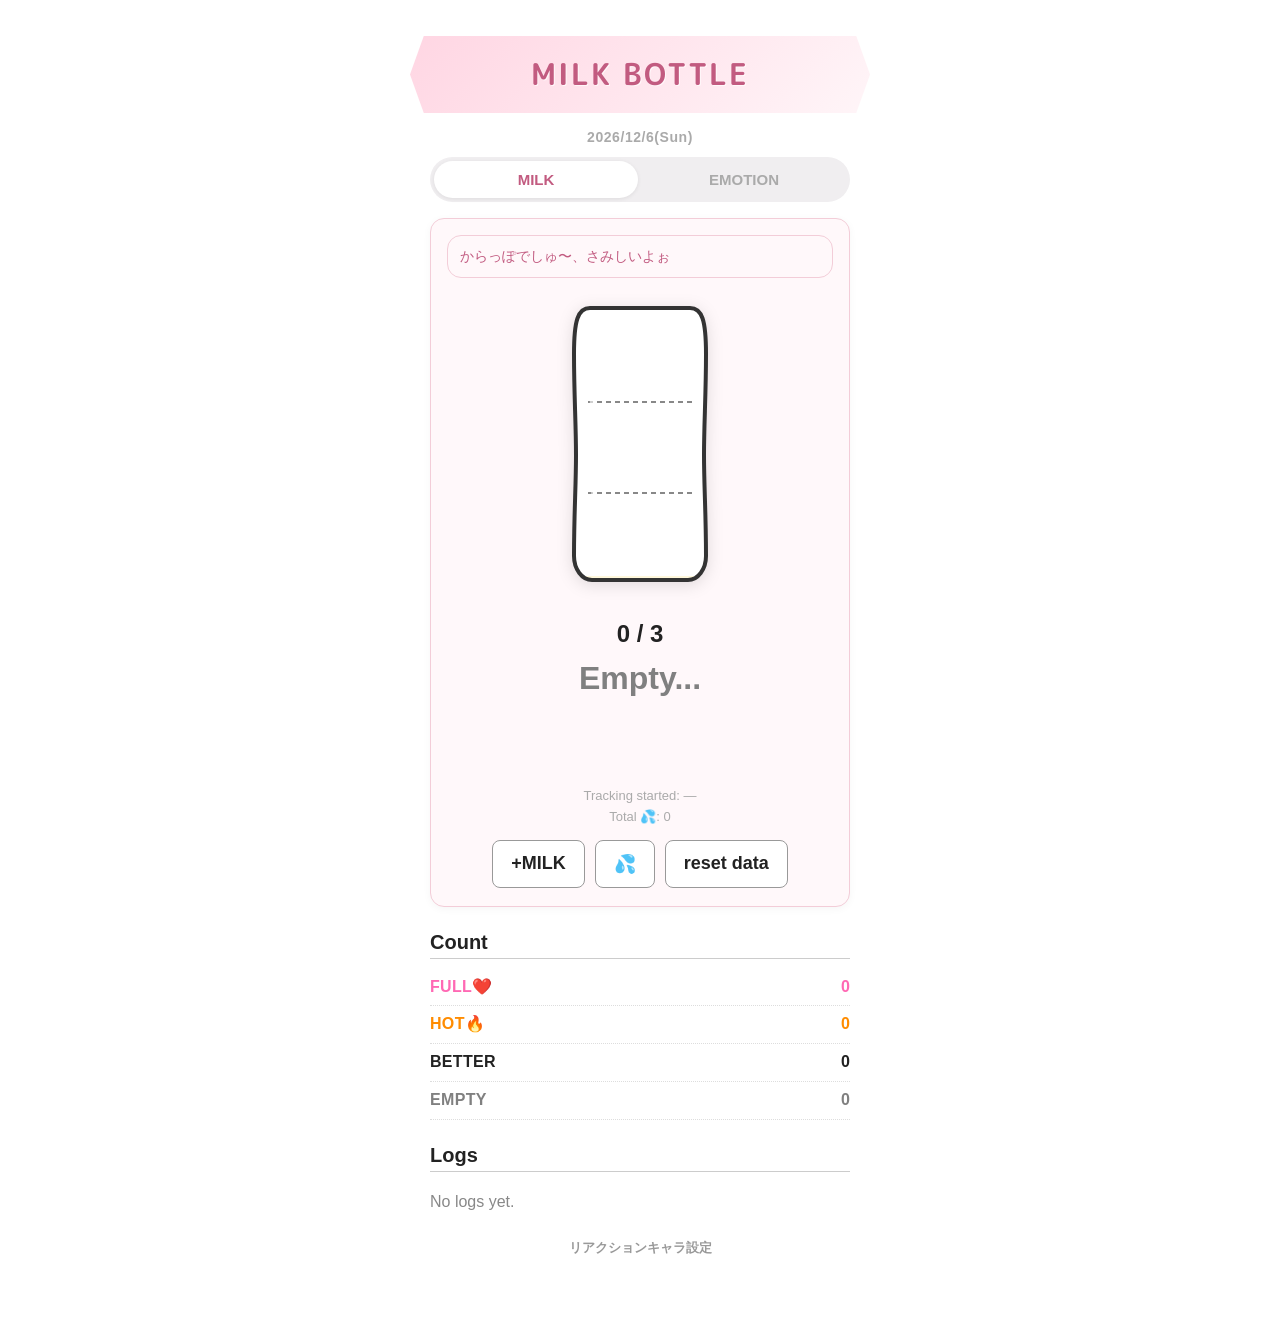
==== commit 642a18e5: "Add files via upload" ====
--- a/index.html
+++ b/index.html
@@ -91,6 +91,21 @@
                 <button id="drinkBtn" type="button">💦</button>
                 <button id="clearBtn" type="button">reset data</button>
             </div>
+
+            <!-- 💦後に表示する5段階評価のポップアップ -->
+            <div id="drinkRatingModal" class="rating-modal">
+                <div class="rating-modal-inner">
+                    <div class="rating-modal-title">今回の評価は？</div>
+                    <div class="rating-modal-buttons">
+                        <button type="button" class="rating-btn" data-rating="1">1</button>
+                        <button type="button" class="rating-btn" data-rating="2">2</button>
+                        <button type="button" class="rating-btn" data-rating="3">3</button>
+                        <button type="button" class="rating-btn" data-rating="4">4</button>
+                        <button type="button" class="rating-btn" data-rating="5">5</button>
+                    </div>
+                    <button id="ratingSkipBtn" class="rating-skip" type="button">記録しない</button>
+                </div>
+            </div>
         </div>
 
         <section class="panel">
--- a/style.css
+++ b/style.css
@@ -606,6 +606,82 @@
     background: #fff;
 }
 
+/* ---- 💦後の5段階評価ポップアップ ---- */
+.rating-modal {
+    position: fixed;
+    inset: 0;
+    z-index: 999;
+    background: rgba(20, 10, 16, 0.82);
+    display: flex;
+    align-items: center;
+    justify-content: center;
+    opacity: 0;
+    pointer-events: none;
+    transition: opacity 0.22s ease;
+    -webkit-backdrop-filter: blur(2px);
+    backdrop-filter: blur(2px);
+}
+
+.rating-modal.open {
+    opacity: 1;
+    pointer-events: auto;
+}
+
+.rating-modal-inner {
+    background: #fff;
+    border-radius: 16px;
+    padding: 24px 20px;
+    text-align: center;
+    transform: scale(0.9);
+    transition: transform 0.24s cubic-bezier(.2, .8, .3, 1.2);
+    box-shadow: 0 10px 40px rgba(0, 0, 0, 0.5);
+}
+
+.rating-modal.open .rating-modal-inner {
+    transform: scale(1);
+}
+
+.rating-modal-title {
+    font-size: 15px;
+    font-weight: 700;
+    color: #333;
+    margin-bottom: 14px;
+}
+
+.rating-modal-buttons {
+    display: flex;
+    gap: 8px;
+    justify-content: center;
+}
+
+.rating-btn {
+    width: 44px;
+    height: 44px;
+    border-radius: 50%;
+    border: 2px solid #f0a8c0;
+    background: #fff;
+    color: #c25b80;
+    font-size: 16px;
+    font-weight: 700;
+    cursor: pointer;
+}
+
+.rating-btn:active {
+    background: #f0a8c0;
+    color: #fff;
+}
+
+.rating-skip {
+    display: block;
+    margin: 14px auto 0;
+    border: none;
+    background: none;
+    color: #999;
+    font-size: 12px;
+    text-decoration: underline;
+    cursor: pointer;
+}
+
 .energy-lightbox-close {
     position: fixed;
     top: max(10px, env(safe-area-inset-top));
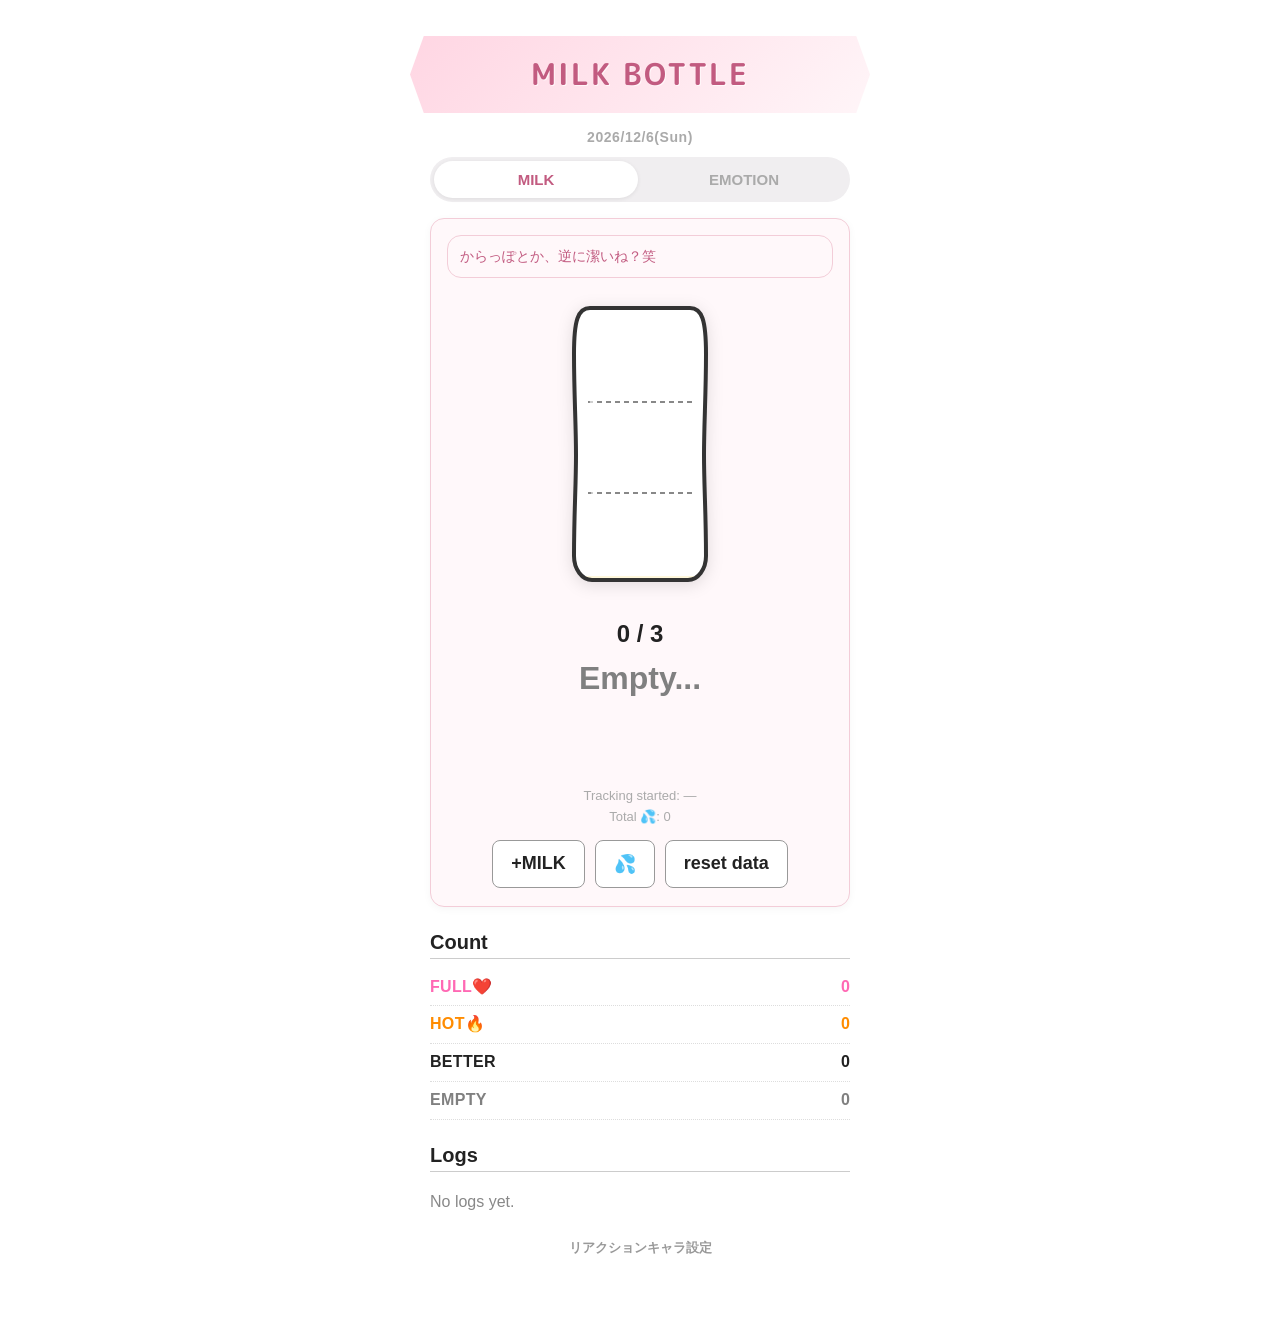
==== commit 7f03e780: "Add files via upload" ====
--- a/index.html
+++ b/index.html
@@ -120,6 +120,7 @@
 
         <details class="reaction-char-manager">
             <summary class="btn-small">リアクションキャラ設定</summary>
+            <button id="reactionHideToggleBtn" class="btn-small" type="button">コメント機能を非表示にする</button>
             <div class="reaction-char-list" id="reactionCharList"></div>
 
             <details class="energy-sync-manager">
@@ -173,6 +174,7 @@
                 <label class="btn-small file-label" for="energyImageInput">画像を追加</label>
                 <input id="energyImageInput" type="file" accept="image/*" multiple hidden />
                 <button id="energyImageClearBtn" class="btn-small" type="button">登録画像を削除</button>
+                <button id="energyIconHideToggleBtn" class="btn-small" type="button">アイコンを非表示にする</button>
                 <div id="energyImageCount" class="energy-image-count"></div>
             </div>
 
--- a/style.css
+++ b/style.css
@@ -215,6 +215,10 @@
     margin: 0 0 14px;
 }
 
+.reaction-row[hidden] {
+    display: none;
+}
+
 .reaction-face-wrap {
     flex: 0 0 auto;
     width: 56px;
@@ -465,6 +469,10 @@
 
 .energy-icon.pulsing {
     animation: heartbeat var(--pulse-duration, 2s) ease-in-out infinite;
+}
+
+.energy-icon[hidden] {
+    display: none;
 }
 
 .energy-icon-img {
